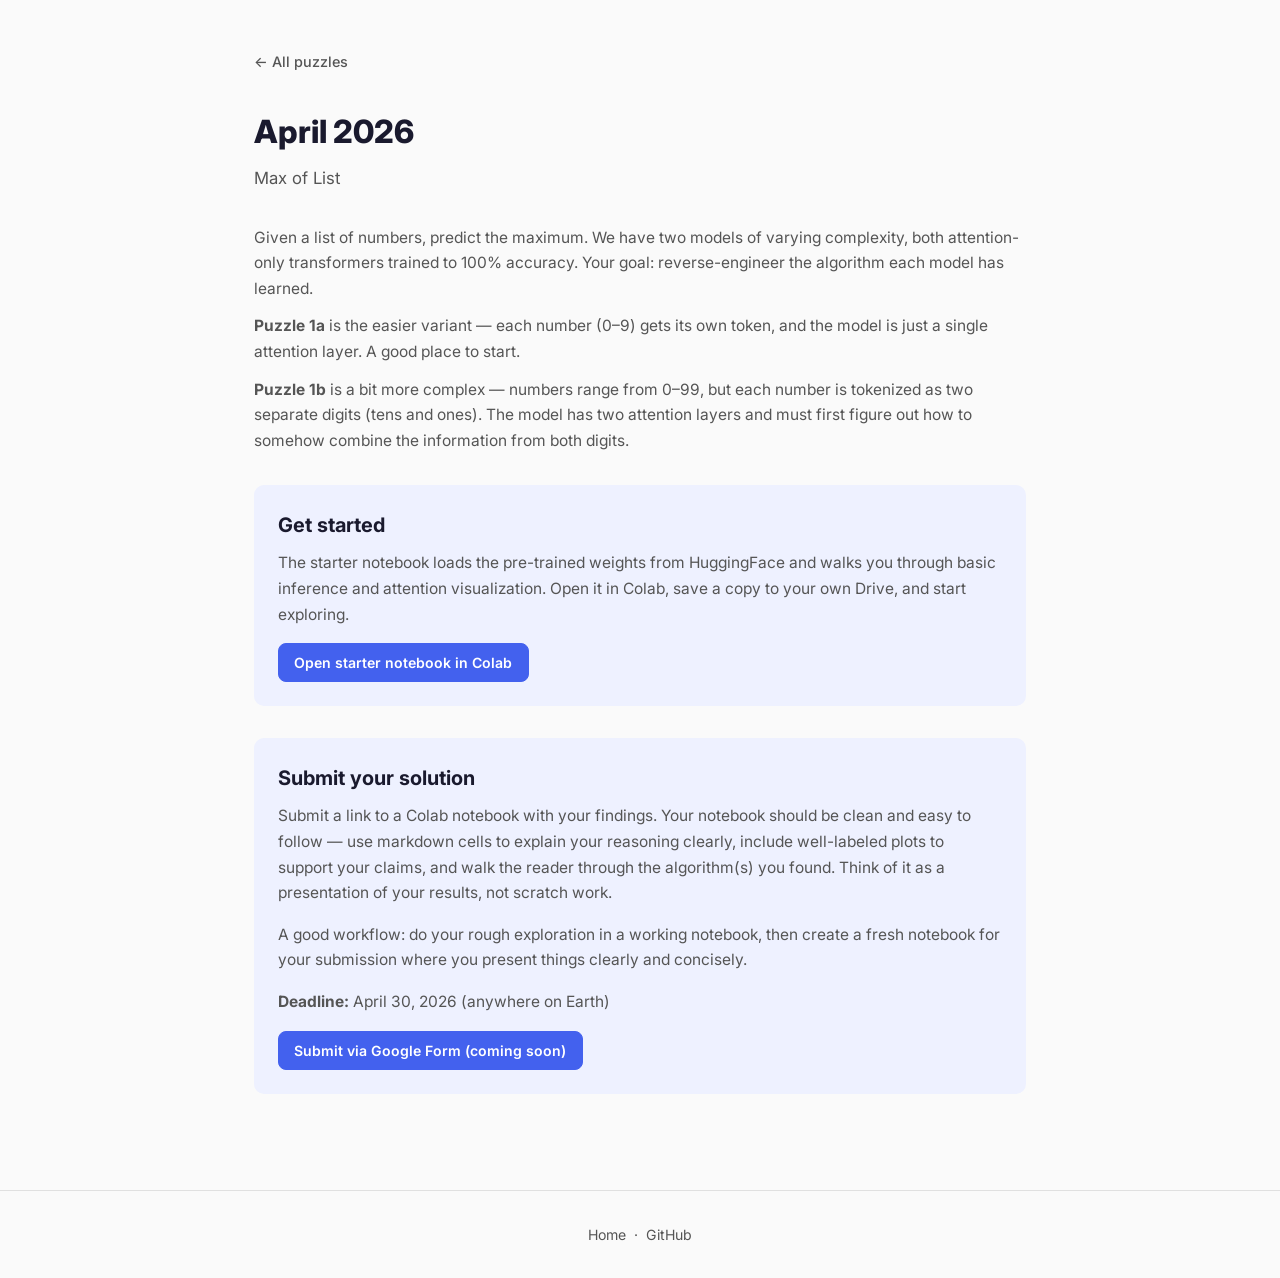
==== public/april-2026.html @ 43fac53d "Add landing page and April 2026 puzzle page Build out the puzzles-web site with a main landing page " ====
<!DOCTYPE html>
<html lang="en">
<head>
  <meta charset="UTF-8">
  <meta name="viewport" content="width=device-width, initial-scale=1.0">
  <title>April 2026 &mdash; Mech Interp Puzzles</title>
  <link rel="preconnect" href="https://fonts.googleapis.com">
  <link href="https://fonts.googleapis.com/css2?family=Inter:wght@400;500;600;700;800&display=swap" rel="stylesheet">
  <link rel="stylesheet" href="style.css">
</head>
<body>

  <div class="month-page">
    <div class="container">

      <a class="back-link" href="index.html">&larr; All puzzles</a>

      <h1>April 2026</h1>
      <p class="subtitle">Max of List</p>

      <p>
        Given a list of numbers, predict the maximum. We have two models of varying complexity,
        both attention-only transformers trained to 100% accuracy. Your goal: reverse-engineer
        the algorithm each model has learned.
      </p>
      <p>
        <strong>Puzzle 1a</strong> is the easier variant &mdash; each number (0&ndash;9) gets its own token,
        and the model is just a single attention layer. A good place to start.
      </p>
      <p>
        <strong>Puzzle 1b</strong> is a bit more complex &mdash; numbers range from 0&ndash;99, but each number is
        tokenized as two separate digits (tens and ones). The model has two attention layers and
        must first figure out how to somehow combine the information from both digits.
      </p>

      <!-- Get started -->
      <div class="action-box">
        <h2>Get started</h2>
        <p>The starter notebook loads the pre-trained weights from HuggingFace and walks you through basic inference and attention visualization. Open it in Colab, save a copy to your own Drive, and start exploring.</p>
        <div class="links">
          <a class="btn btn-primary" href="https://colab.research.google.com/github/andyrdt/puzzles/blob/main/04_2026/demo_minimal.ipynb">Open starter notebook in Colab</a>
        </div>
      </div>

      <!-- Submission -->
      <div class="action-box">
        <h2>Submit your solution</h2>
        <p>
          Submit a link to a Colab notebook with your findings. Your notebook should be
          clean and easy to follow &mdash; use markdown cells to explain your reasoning clearly,
          include well-labeled plots to support your claims, and walk the reader through the
          algorithm(s) you found. Think of it as a presentation of your results, not scratch work.
        </p>
        <p>
          A good workflow: do your rough exploration in a working notebook, then create a fresh
          notebook for your submission where you present things clearly and concisely.
        </p>
        <p><strong>Deadline:</strong> April 30, 2026 (anywhere on Earth)</p>
        <div class="links">
          <a class="btn btn-primary" href="#" onclick="return false;">Submit via Google Form (coming soon)</a>
          <!-- TODO: replace href with actual Google Form link -->
        </div>
      </div>

    </div>
  </div>

  <footer>
    <div class="container">
      <a href="index.html">Home</a> &nbsp;&middot;&nbsp; <a href="https://github.com/andyrdt/puzzles">GitHub</a>
    </div>
  </footer>

</body>
</html>
---- public/style.css ----
/* ── Reset & Base ── */
*, *::before, *::after { box-sizing: border-box; margin: 0; padding: 0; }

:root {
  --bg: #fafafa;
  --surface: #ffffff;
  --text: #1a1a2e;
  --text-secondary: #555;
  --accent: #4361ee;
  --accent-hover: #3a56d4;
  --border: #e0e0e0;
  --tag-bg: #eef1ff;
  --tag-text: #4361ee;
  --radius: 10px;
  --max-width: 820px;
}

html { scroll-behavior: smooth; }

body {
  font-family: 'Inter', -apple-system, BlinkMacSystemFont, 'Segoe UI', sans-serif;
  background: var(--bg);
  color: var(--text);
  line-height: 1.65;
  -webkit-font-smoothing: antialiased;
}

a { color: var(--accent); text-decoration: none; }
a:hover { text-decoration: underline; }

/* ── Layout ── */
.container { max-width: var(--max-width); margin: 0 auto; padding: 0 1.5rem; }

/* ── Hero ── */
.hero {
  padding: 5rem 0 3rem;
  text-align: center;
}

.hero h1 {
  font-size: 2.6rem;
  font-weight: 800;
  letter-spacing: -0.03em;
  margin-bottom: 0.5rem;
}

.hero .tagline {
  font-size: 1.15rem;
  color: var(--text-secondary);
  max-width: 540px;
  margin: 0 auto;
}

/* ── About Section ── */
.about {
  padding: 2rem 0 3rem;
}

.about h2 {
  font-size: 1.5rem;
  font-weight: 700;
  margin-bottom: 1rem;
}

.about p {
  color: var(--text-secondary);
  margin-bottom: 1rem;
  font-size: 1.02rem;
}

.about p:last-child { margin-bottom: 0; }

.highlight-box {
  background: var(--tag-bg);
  border-left: 4px solid var(--accent);
  border-radius: 0 var(--radius) var(--radius) 0;
  padding: 1rem 1.25rem;
  margin: 1.5rem 0;
  font-size: 0.97rem;
  color: var(--text);
}

/* ── Puzzles Grid ── */
.puzzles-section {
  padding: 1rem 0 4rem;
}

.puzzles-section h2 {
  font-size: 1.5rem;
  font-weight: 700;
  margin-bottom: 1.5rem;
}

.puzzle-card {
  background: var(--surface);
  border: 1px solid var(--border);
  border-radius: var(--radius);
  padding: 1.75rem;
  margin-bottom: 1.25rem;
  transition: box-shadow 0.2s, border-color 0.2s;
}

.puzzle-card:hover {
  border-color: var(--accent);
  box-shadow: 0 4px 20px rgba(67, 97, 238, 0.08);
}

.puzzle-card-header {
  display: flex;
  align-items: center;
  justify-content: space-between;
  gap: 1rem;
  margin-bottom: 0.75rem;
  flex-wrap: wrap;
}

.puzzle-card h3 {
  font-size: 1.2rem;
  font-weight: 700;
}

.puzzle-card h3 a {
  color: var(--text);
}

.puzzle-card h3 a:hover {
  color: var(--accent);
  text-decoration: none;
}

.tag {
  display: inline-block;
  font-size: 0.78rem;
  font-weight: 600;
  padding: 0.2em 0.7em;
  border-radius: 999px;
  background: var(--tag-bg);
  color: var(--tag-text);
  white-space: nowrap;
}

.tag.active { background: #e0f7e9; color: #1b7a3d; }
.tag.upcoming { background: #fff3e0; color: #b36b00; }
.tag.closed { background: #f0f0f0; color: #888; }

.puzzle-card p {
  color: var(--text-secondary);
  font-size: 0.97rem;
  margin-bottom: 1rem;
}

.puzzle-card .links {
  display: flex;
  gap: 0.75rem;
  flex-wrap: wrap;
}

.btn {
  display: inline-flex;
  align-items: center;
  gap: 0.4rem;
  font-size: 0.88rem;
  font-weight: 600;
  padding: 0.5em 1.1em;
  border-radius: 8px;
  border: 1px solid var(--border);
  background: var(--surface);
  color: var(--text);
  cursor: pointer;
  transition: all 0.15s;
  text-decoration: none;
}

.btn:hover {
  border-color: var(--accent);
  color: var(--accent);
  text-decoration: none;
}

.btn-primary {
  background: var(--accent);
  border-color: var(--accent);
  color: #fff;
}

.btn-primary:hover {
  background: var(--accent-hover);
  border-color: var(--accent-hover);
  color: #fff;
}

/* ── Month Page ── */
.month-page { padding: 3rem 0 4rem; }

.back-link {
  display: inline-flex;
  align-items: center;
  gap: 0.3rem;
  font-size: 0.9rem;
  font-weight: 500;
  margin-bottom: 2rem;
  color: var(--text-secondary);
}

.back-link:hover { color: var(--accent); text-decoration: none; }

.month-page h1 {
  font-size: 2rem;
  font-weight: 800;
  margin-bottom: 0.4rem;
}

.month-page .subtitle {
  color: var(--text-secondary);
  font-size: 1.05rem;
  margin-bottom: 2rem;
}

.month-page h2 {
  font-size: 1.25rem;
  font-weight: 700;
  margin: 2rem 0 0.75rem;
}

.month-page h2:first-of-type { margin-top: 0; }

.month-page p, .month-page li {
  color: var(--text-secondary);
  font-size: 0.97rem;
  margin-bottom: 0.75rem;
}

.month-page ul {
  padding-left: 1.25rem;
  margin-bottom: 1rem;
}

.month-page li { margin-bottom: 0.4rem; }

.puzzle-detail {
  background: var(--surface);
  border: 1px solid var(--border);
  border-radius: var(--radius);
  padding: 1.5rem;
  margin-bottom: 1.25rem;
}

.puzzle-detail h3 {
  font-size: 1.1rem;
  font-weight: 700;
  margin-bottom: 0.5rem;
}

.spec-table {
  width: 100%;
  font-size: 0.9rem;
  border-collapse: collapse;
  margin: 0.75rem 0;
}

.spec-table td {
  padding: 0.35rem 0.75rem 0.35rem 0;
  border-bottom: 1px solid var(--border);
  color: var(--text-secondary);
}

.spec-table td:first-child {
  font-weight: 600;
  color: var(--text);
  white-space: nowrap;
  width: 140px;
}

code {
  font-family: 'JetBrains Mono', 'Fira Code', monospace;
  font-size: 0.88em;
  background: #f3f3f3;
  padding: 0.15em 0.4em;
  border-radius: 4px;
}

.action-box {
  background: var(--tag-bg);
  border-radius: var(--radius);
  padding: 1.5rem;
  margin: 2rem 0;
}

.action-box h2 {
  margin-top: 0;
  margin-bottom: 0.5rem;
}

.action-box p {
  margin-bottom: 1rem;
}

.action-box .links {
  display: flex;
  gap: 0.75rem;
  flex-wrap: wrap;
}

/* ── Footer ── */
footer {
  padding: 2rem 0;
  border-top: 1px solid var(--border);
  text-align: center;
  font-size: 0.88rem;
  color: var(--text-secondary);
}

footer a { color: var(--text-secondary); }
footer a:hover { color: var(--accent); }

/* ── Responsive ── */
@media (max-width: 600px) {
  .hero h1 { font-size: 1.8rem; }
  .hero { padding: 3rem 0 2rem; }
  .puzzle-card-header { flex-direction: column; align-items: flex-start; gap: 0.5rem; }
}
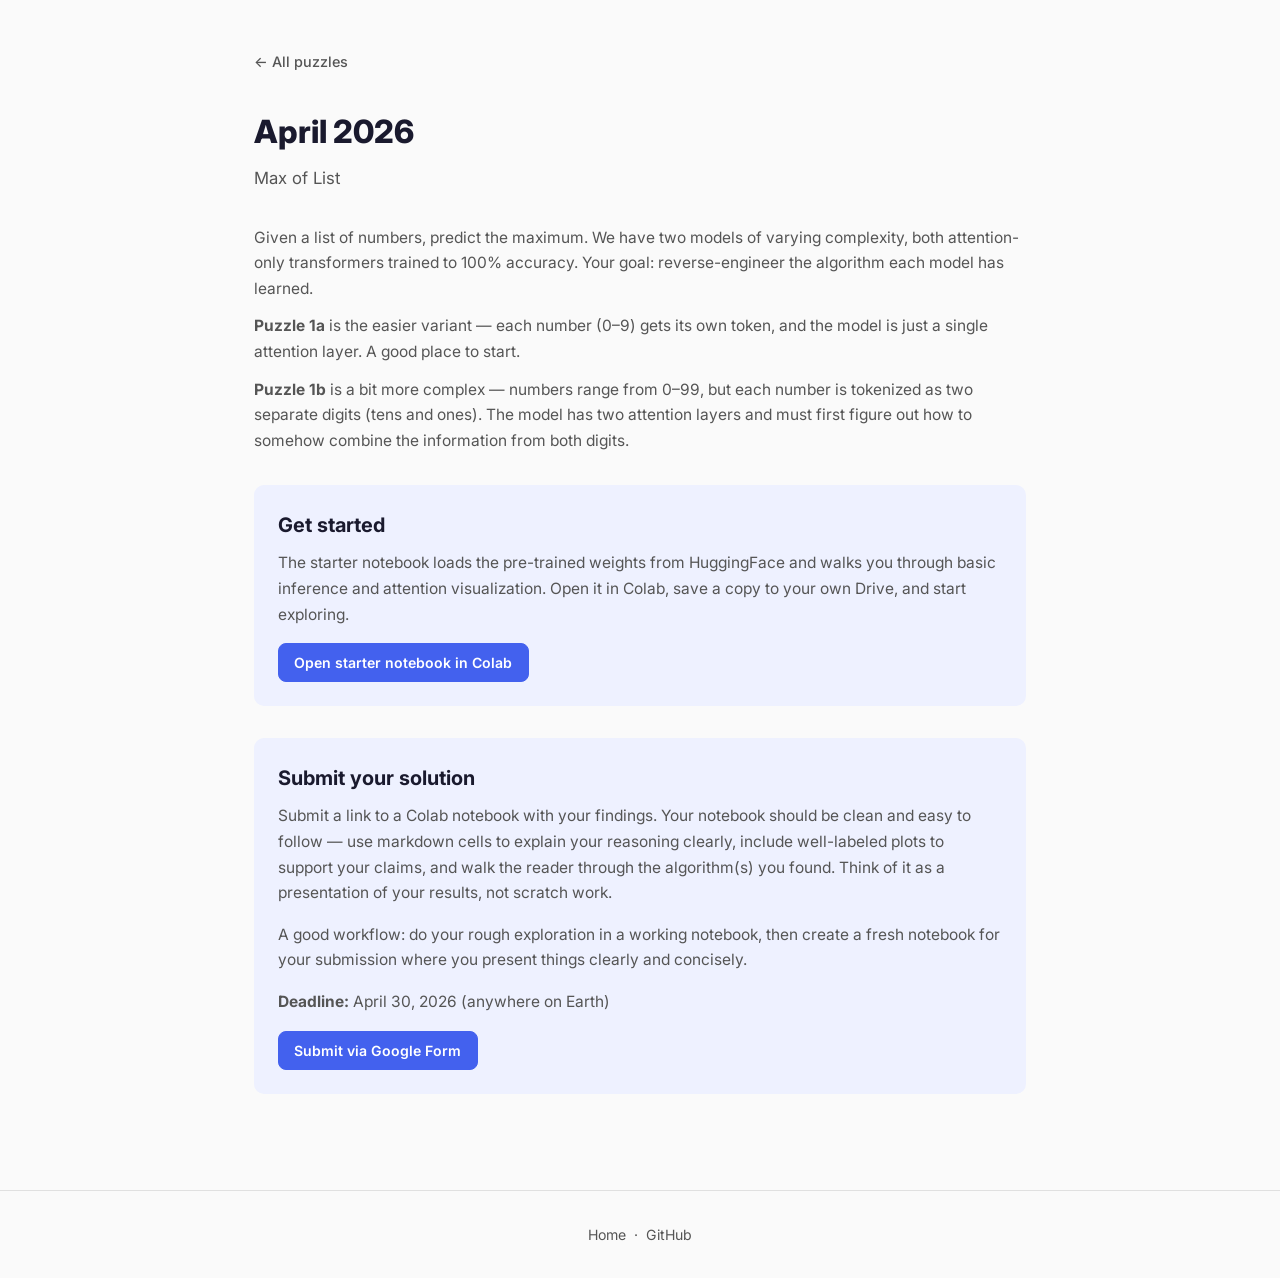
==== commit 971045a9: "Minor landing page tweaks and add submission form link - Simplify wording ("small enough to understa" ====
--- a/public/april-2026.html
+++ b/public/april-2026.html
@@ -57,8 +57,7 @@
         </p>
         <p><strong>Deadline:</strong> April 30, 2026 (anywhere on Earth)</p>
         <div class="links">
-          <a class="btn btn-primary" href="#" onclick="return false;">Submit via Google Form (coming soon)</a>
-          <!-- TODO: replace href with actual Google Form link -->
+          <a class="btn btn-primary" href="https://forms.gle/qBsSs72FbY9v9Fj98">Submit via Google Form</a>
         </div>
       </div>
 
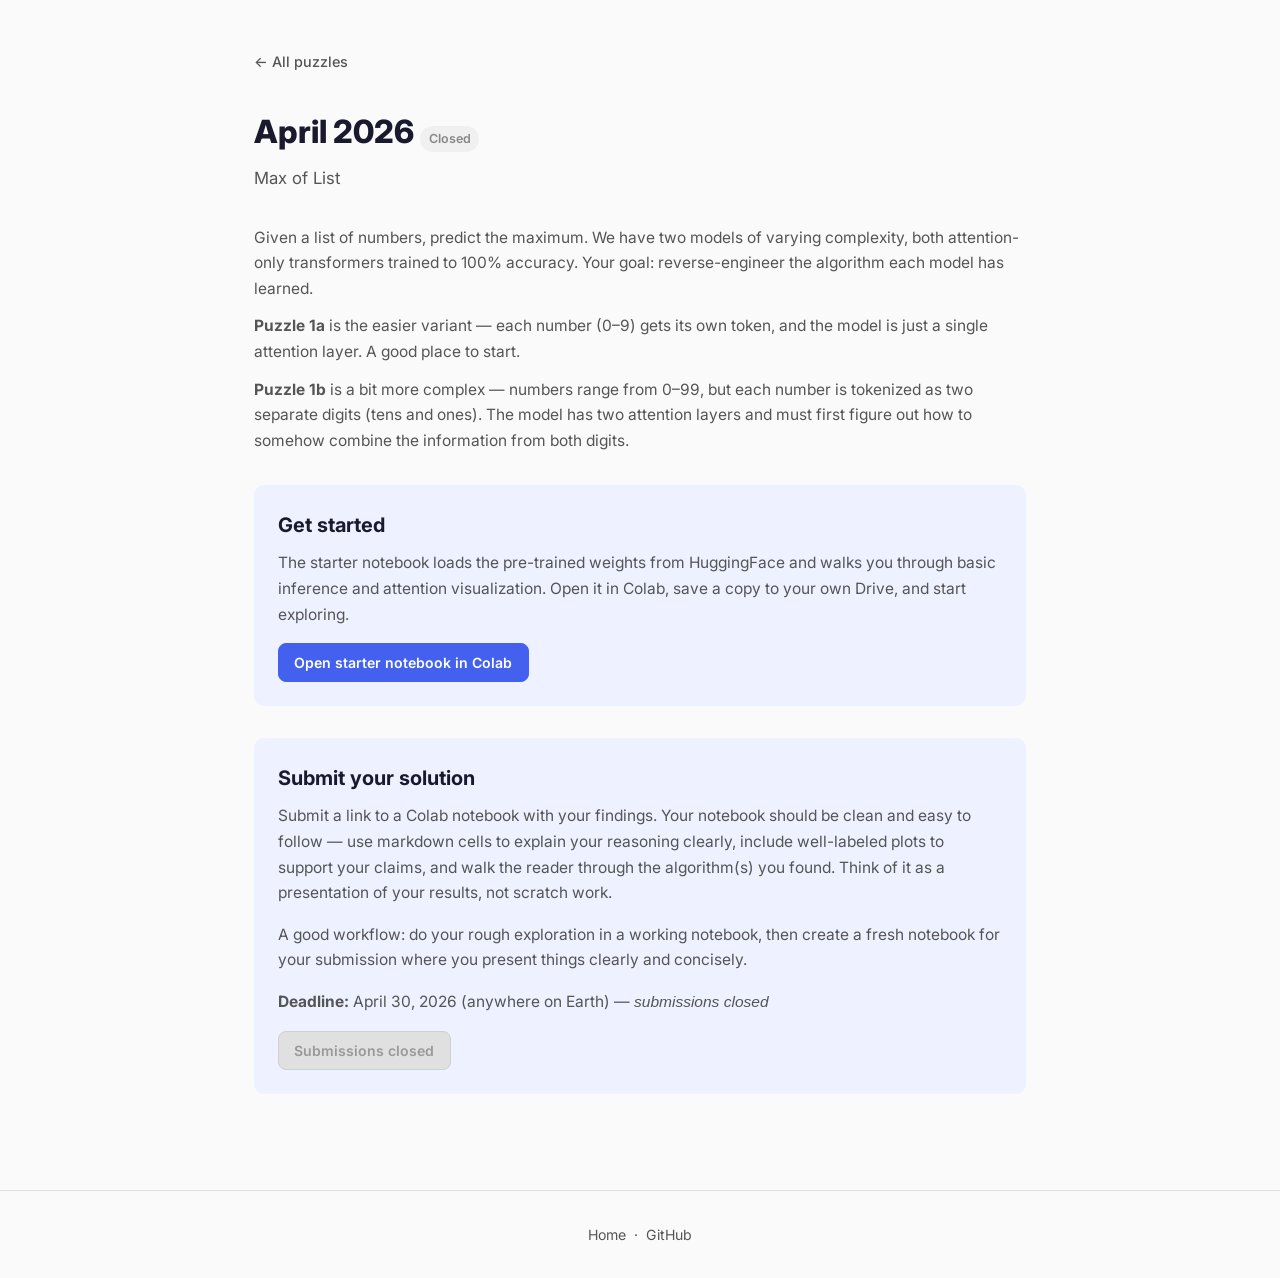
==== commit ab0af2e4: "Mark April 2026 puzzle as closed Disables the submission button (greyed, non-clickable) and adds a "" ====
--- a/public/april-2026.html
+++ b/public/april-2026.html
@@ -4,6 +4,7 @@
   <meta charset="UTF-8">
   <meta name="viewport" content="width=device-width, initial-scale=1.0">
   <title>April 2026 &mdash; Mech Interp Puzzles</title>
+  <link rel="icon" href="data:image/svg+xml,<svg xmlns='http://www.w3.org/2000/svg' viewBox='0 0 100 100'><text y='.9em' font-size='90'>🧩</text></svg>">
   <link rel="preconnect" href="https://fonts.googleapis.com">
   <link href="https://fonts.googleapis.com/css2?family=Inter:wght@400;500;600;700;800&display=swap" rel="stylesheet">
   <link rel="stylesheet" href="style.css">
@@ -15,7 +16,7 @@
 
       <a class="back-link" href="index.html">&larr; All puzzles</a>
 
-      <h1>April 2026</h1>
+      <h1>April 2026 <span class="tag closed">Closed</span></h1>
       <p class="subtitle">Max of List</p>
 
       <p>
@@ -38,7 +39,7 @@
         <h2>Get started</h2>
         <p>The starter notebook loads the pre-trained weights from HuggingFace and walks you through basic inference and attention visualization. Open it in Colab, save a copy to your own Drive, and start exploring.</p>
         <div class="links">
-          <a class="btn btn-primary" href="https://colab.research.google.com/github/andyrdt/puzzles/blob/main/04_2026/demo_minimal.ipynb">Open starter notebook in Colab</a>
+          <a class="btn btn-primary" href="https://colab.research.google.com/github/andyrdt/puzzles/blob/main/04_2026/starter_notebook.ipynb">Open starter notebook in Colab</a>
         </div>
       </div>
 
@@ -55,9 +56,9 @@
           A good workflow: do your rough exploration in a working notebook, then create a fresh
           notebook for your submission where you present things clearly and concisely.
         </p>
-        <p><strong>Deadline:</strong> April 30, 2026 (anywhere on Earth)</p>
+        <p><strong>Deadline:</strong> April 30, 2026 (anywhere on Earth) &mdash; <em>submissions closed</em></p>
         <div class="links">
-          <a class="btn btn-primary" href="https://forms.gle/qBsSs72FbY9v9Fj98">Submit via Google Form</a>
+          <span class="btn btn-primary disabled" aria-disabled="true">Submissions closed</span>
         </div>
       </div>
 
--- a/public/style.css
+++ b/public/style.css
@@ -189,6 +189,16 @@
   color: #fff;
 }
 
+.btn.disabled,
+.btn.disabled:hover {
+  background: #e0e0e0;
+  border-color: #d0d0d0;
+  color: #999;
+  cursor: not-allowed;
+  pointer-events: none;
+  text-decoration: none;
+}
+
 /* ── Month Page ── */
 .month-page { padding: 3rem 0 4rem; }
 
